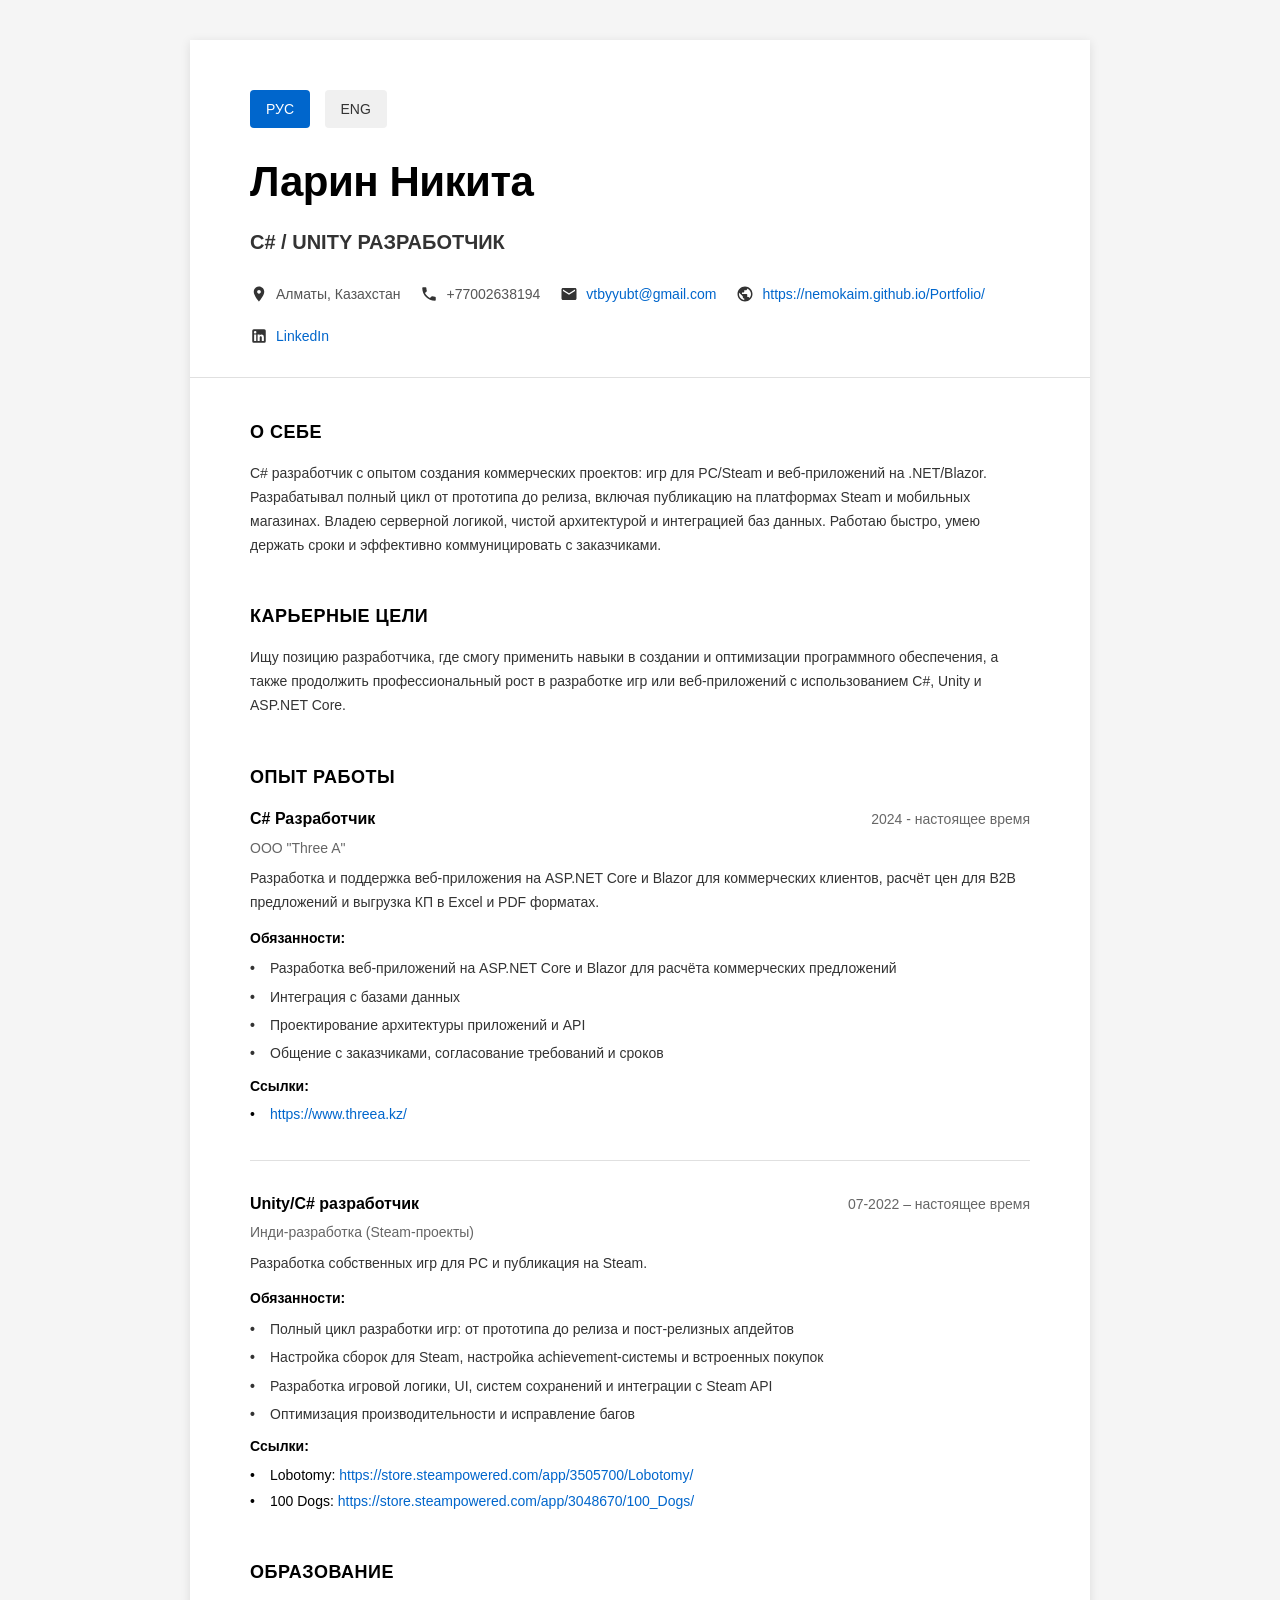
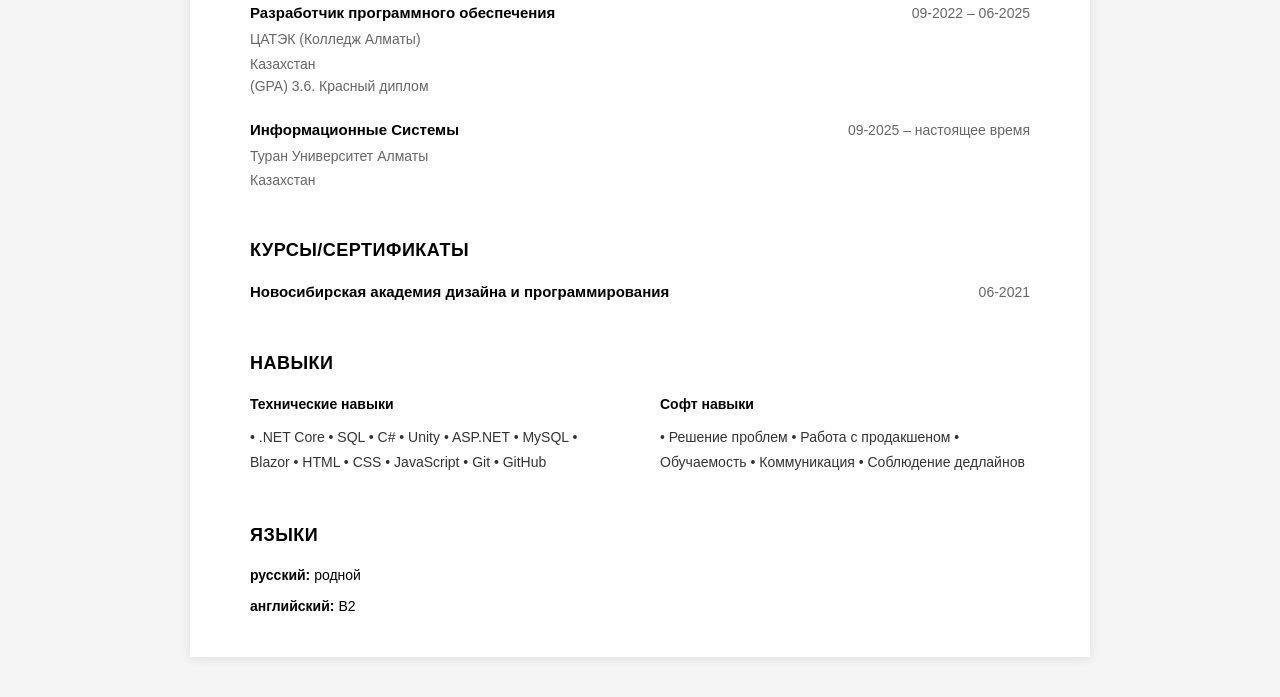
==== index.html @ e79cd757 "Add files via upload" ====
<!DOCTYPE html>
<html lang="ru">
<head>
    <meta charset="UTF-8">
    <meta name="viewport" content="width=device-width, initial-scale=1.0">
    <title>Larin Nikita</title>
    <link rel="stylesheet" href="css/style.css">
</head>
<body>
    <div class="container">
        <div class="header">
            <div class="language-switcher">
                <a href="#" data-lang="ru" class="lang-btn">РУС</a>
                <a href="#" data-lang="en" class="lang-btn">ENG</a>
            </div>

            <h1 id="name">Ларин Никита</h1>
            <div class="position" id="position">C# / UNITY РАЗРАБОТЧИК</div>

            <div class="contact-info">
                <div class="contact-item">
                    <svg viewBox="0 0 24 24" xmlns="http://www.w3.org/2000/svg">
                        <path d="M12 2C8.13 2 5 5.13 5 9c0 5.25 7 13 7 13s7-7.75 7-13c0-3.87-3.13-7-7-7zm0 9.5c-1.38 0-2.5-1.12-2.5-2.5s1.12-2.5 2.5-2.5 2.5 1.12 2.5 2.5-1.12 2.5-2.5 2.5z"/>
                    </svg>
                    <span id="location">Алматы, Казахстан</span>
                </div>
                <div class="contact-item">
                    <svg viewBox="0 0 24 24" xmlns="http://www.w3.org/2000/svg">
                        <path d="M6.62 10.79c1.44 2.83 3.76 5.14 6.59 6.59l2.2-2.2c.27-.27.67-.36 1.02-.24 1.12.37 2.33.57 3.57.57.55 0 1 .45 1 1V20c0 .55-.45 1-1 1-9.39 0-17-7.61-17-17 0-.55.45-1 1-1h3.5c.55 0 1 .45 1 1 0 1.25.2 2.45.57 3.57.11.35.03.74-.25 1.02l-2.2 2.2z"/>
                    </svg>
                    +77002638194
                </div>
                <div class="contact-item">
                    <svg viewBox="0 0 24 24" xmlns="http://www.w3.org/2000/svg">
                        <path d="M20 4H4c-1.1 0-1.99.9-1.99 2L2 18c0 1.1.9 2 2 2h16c1.1 0 2-.9 2-2V6c0-1.1-.9-2-2-2zm0 4l-8 5-8-5V6l8 5 8-5v2z"/>
                    </svg>
                    <a href="mailto:vtbyyubt@gmail.com">vtbyyubt@gmail.com</a>
                </div>
                <div class="contact-item">
                    <svg viewBox="0 0 24 24" xmlns="http://www.w3.org/2000/svg">
                        <path d="M12 2C6.48 2 2 6.48 2 12s4.48 10 10 10 10-4.48 10-10S17.52 2 12 2zm-1 17.93c-3.95-.49-7-3.85-7-7.93 0-.62.08-1.21.21-1.79L9 15v1c0 1.1.9 2 2 2v1.93zm6.9-2.54c-.26-.81-1-1.39-1.9-1.39h-1v-3c0-.55-.45-1-1-1H8v-2h2c.55 0 1-.45 1-1V7h2c1.1 0 2-.9 2-2v-.41c2.93 1.19 5 4.06 5 7.41 0 2.08-.8 3.97-2.1 5.39z"/>
                    </svg>
                    <a href="https://nemokaim.github.io/Portfolio/" target="_blank">https://nemokaim.github.io/Portfolio/</a>
                </div>
                <div class="contact-item">
                    <svg viewBox="0 0 24 24" xmlns="http://www.w3.org/2000/svg">
                        <path d="M19 3a2 2 0 0 1 2 2v14a2 2 0 0 1-2 2H5a2 2 0 0 1-2-2V5a2 2 0 0 1 2-2h14m-.5 15.5v-5.3a3.26 3.26 0 0 0-3.26-3.26c-.85 0-1.84.52-2.32 1.3v-1.11h-2.79v8.37h2.79v-4.93c0-.77.62-1.4 1.39-1.4a1.4 1.4 0 0 1 1.4 1.4v4.93h2.79M6.88 8.56a1.68 1.68 0 0 0 1.68-1.68c0-.93-.75-1.69-1.68-1.69a1.69 1.69 0 0 0-1.69 1.69c0 .93.76 1.68 1.69 1.68m1.39 9.94v-8.37H5.5v8.37h2.77z"/>
                    </svg>
                    <a href="https://www.linkedin.com/in/nikita-larin-8b13a838a/" target="_blank">LinkedIn</a>
                </div>
            </div>
        </div>

        <div class="content" id="main-content">
 
        </div>
    </div>

    <script src="js/script.js"></script>
</body>
</html>
---- css/style.css ----
* {
    margin: 0;
    padding: 0;
    box-sizing: border-box;
}

body {
    font-family: -apple-system, BlinkMacSystemFont, 'Segoe UI', Arial, sans-serif;
    background-color: #f5f5f5;
    padding: 40px 20px;
    line-height: 1.6;
}

.container {
    max-width: 900px;
    margin: 0 auto;
    background: white;
    box-shadow: 0 2px 10px rgba(0,0,0,0.1);
}

.header {
    background: white;
    padding: 50px 60px 30px;
    border-bottom: 1px solid #e0e0e0;
}

.header h1 {
    font-size: 42px;
    font-weight: 700;
    margin-bottom: 10px;
    letter-spacing: -0.5px;
}

.header .position {
    font-size: 20px;
    font-weight: 600;
    color: #333;
    margin-bottom: 25px;
}

.language-switcher {
    margin-bottom: 20px;
}

.language-switcher a {
    display: inline-block;
    padding: 8px 16px;
    margin-right: 10px;
    background: #f0f0f0;
    color: #333;
    text-decoration: none;
    border-radius: 4px;
    font-size: 14px;
    transition: background 0.2s;
}

.language-switcher a:hover {
    background: #e0e0e0;
}

.language-switcher a.active {
    background: #0066cc;
    color: white;
}

.contact-info {
    display: flex;
    flex-wrap: wrap;
    gap: 20px;
    margin-top: 20px;
}

.contact-item {
    display: flex;
    align-items: center;
    gap: 8px;
    font-size: 14px;
    color: #555;
}

.contact-item svg {
    width: 18px;
    height: 18px;
    fill: #333;
}

.contact-item a {
    color: #0066cc;
    text-decoration: none;
}

.contact-item a:hover {
    text-decoration: underline;
}

.content {
    padding: 40px 60px;
}

.section {
    margin-bottom: 45px;
}

.section:last-child {
    margin-bottom: 0;
}

.section-title {
    font-size: 18px;
    font-weight: 700;
    margin-bottom: 15px;
    letter-spacing: 0.5px;
}

.section-text {
    font-size: 14px;
    color: #333;
    line-height: 1.7;
}

.experience-item {
    margin-bottom: 30px;
    padding-bottom: 30px;
    border-bottom: 1px solid #e0e0e0;
}

.experience-item:last-child {
    border-bottom: none;
    padding-bottom: 0;
    margin-bottom: 0;
}

.experience-header {
    display: flex;
    justify-content: space-between;
    align-items: baseline;
    margin-bottom: 5px;
}

.job-title {
    font-size: 16px;
    font-weight: 600;
    color: #000;
}

.date {
    font-size: 14px;
    color: #666;
    white-space: nowrap;
}

.company {
    font-size: 14px;
    color: #666;
    margin-bottom: 8px;
}

.company a {
    color: #0066cc;
    text-decoration: none;
}

.company a:hover {
    text-decoration: underline;
}

.job-description {
    font-size: 14px;
    color: #333;
    line-height: 1.7;
    margin-bottom: 10px;
}

.responsibilities-title {
    font-weight: 600;
    margin-top: 12px;
    margin-bottom: 8px;
    font-size: 14px;
}

.responsibilities {
    list-style: none;
    padding-left: 0;
}

.responsibilities li {
    font-size: 14px;
    color: #333;
    padding-left: 20px;
    position: relative;
    margin-bottom: 6px;
    line-height: 1.6;
}

.responsibilities li:before {
    content: "•";
    position: absolute;
    left: 0;
    font-weight: bold;
}

.links-section {
    margin-top: 10px;
}

.links-title {
    font-weight: 600;
    margin-bottom: 6px;
    font-size: 14px;
}

.links-section ul {
    list-style: none;
    padding-left: 0;
}

.links-section li {
    font-size: 14px;
    padding-left: 20px;
    position: relative;
    margin-bottom: 4px;
}

.links-section li:before {
    content: "•";
    position: absolute;
    left: 0;
}

.links-section a {
    color: #0066cc;
    text-decoration: none;
}

.links-section a:hover {
    text-decoration: underline;
}

.education-item {
    margin-bottom: 20px;
}

.education-item:last-child {
    margin-bottom: 0;
}

.education-header {
    display: flex;
    justify-content: space-between;
    align-items: baseline;
    margin-bottom: 3px;
}

.degree-title {
    font-size: 15px;
    font-weight: 600;
    color: #000;
}

.institution {
    font-size: 14px;
    color: #666;
    margin-bottom: 2px;
}

.education-details {
    font-size: 14px;
    color: #666;
}

.skills-grid {
    display: flex;
    gap: 40px;
}

.skills-column {
    flex: 1;
}

.skills-subtitle {
    font-weight: 600;
    margin-bottom: 10px;
    font-size: 14px;
}

.skills-list {
    font-size: 14px;
    color: #333;
    line-height: 1.8;
}

.courses-item {
    margin-bottom: 15px;
}

.courses-item:last-child {
    margin-bottom: 0;
}

.course-header {
    display: flex;
    justify-content: space-between;
    align-items: baseline;
}

.course-name {
    font-size: 15px;
    font-weight: 600;
    color: #000;
}

.projects-item {
    margin-bottom: 15px;
}

.projects-item:last-child {
    margin-bottom: 0;
}

.project-name {
    font-size: 15px;
    font-weight: 600;
    color: #000;
    margin-bottom: 3px;
}

.project-link {
    font-size: 14px;
}

.project-link a {
    color: #0066cc;
    text-decoration: none;
}

.project-link a:hover {
    text-decoration: underline;
}

.languages-item {
    margin-bottom: 8px;
    font-size: 14px;
}

.languages-item:last-child {
    margin-bottom: 0;
}

.language-name {
    font-weight: 600;
}

@media (max-width: 768px) {
    body {
        padding: 20px 10px;
    }

    .header, .content {
        padding: 30px 30px;
    }

    .header h1 {
        font-size: 32px;
    }

    .contact-info {
        flex-direction: column;
        gap: 12px;
    }

    .experience-header {
        flex-direction: column;
        gap: 5px;
    }

    .skills-grid {
        flex-direction: column;
        gap: 25px;
    }
}
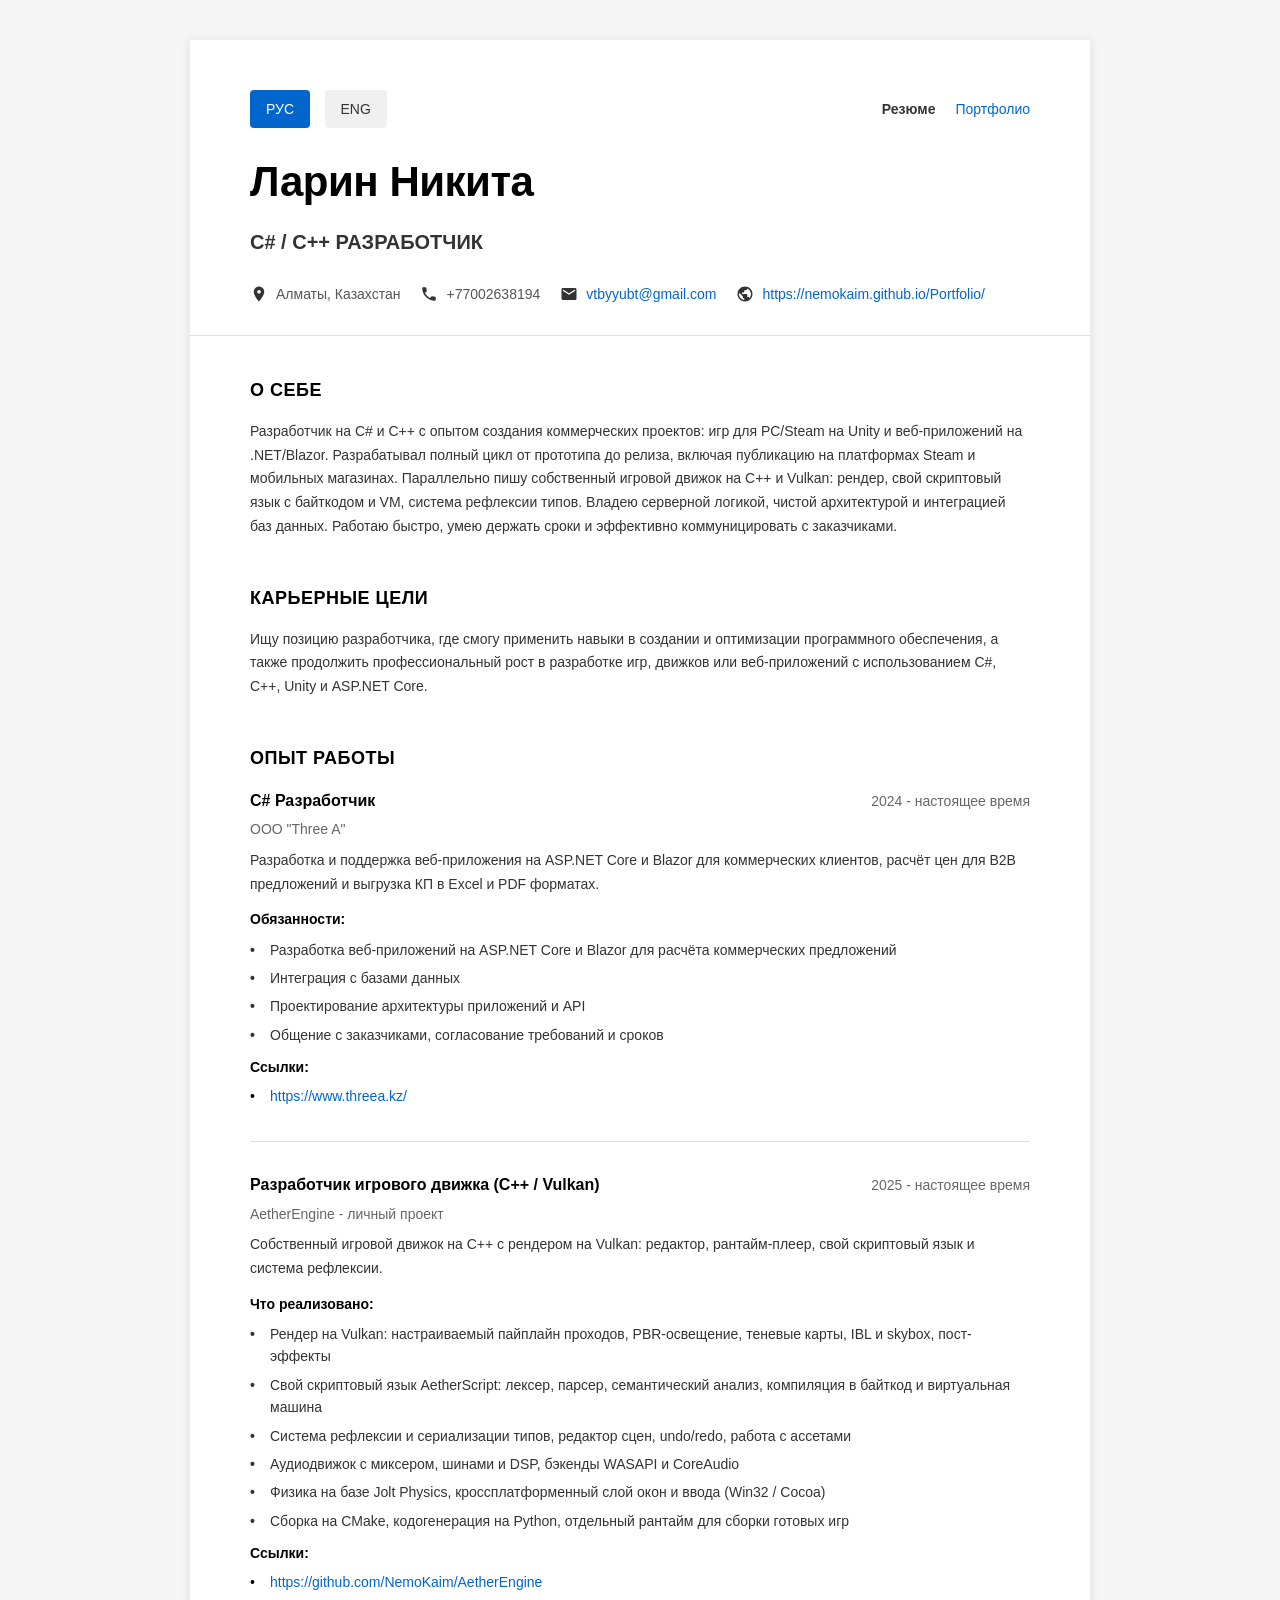
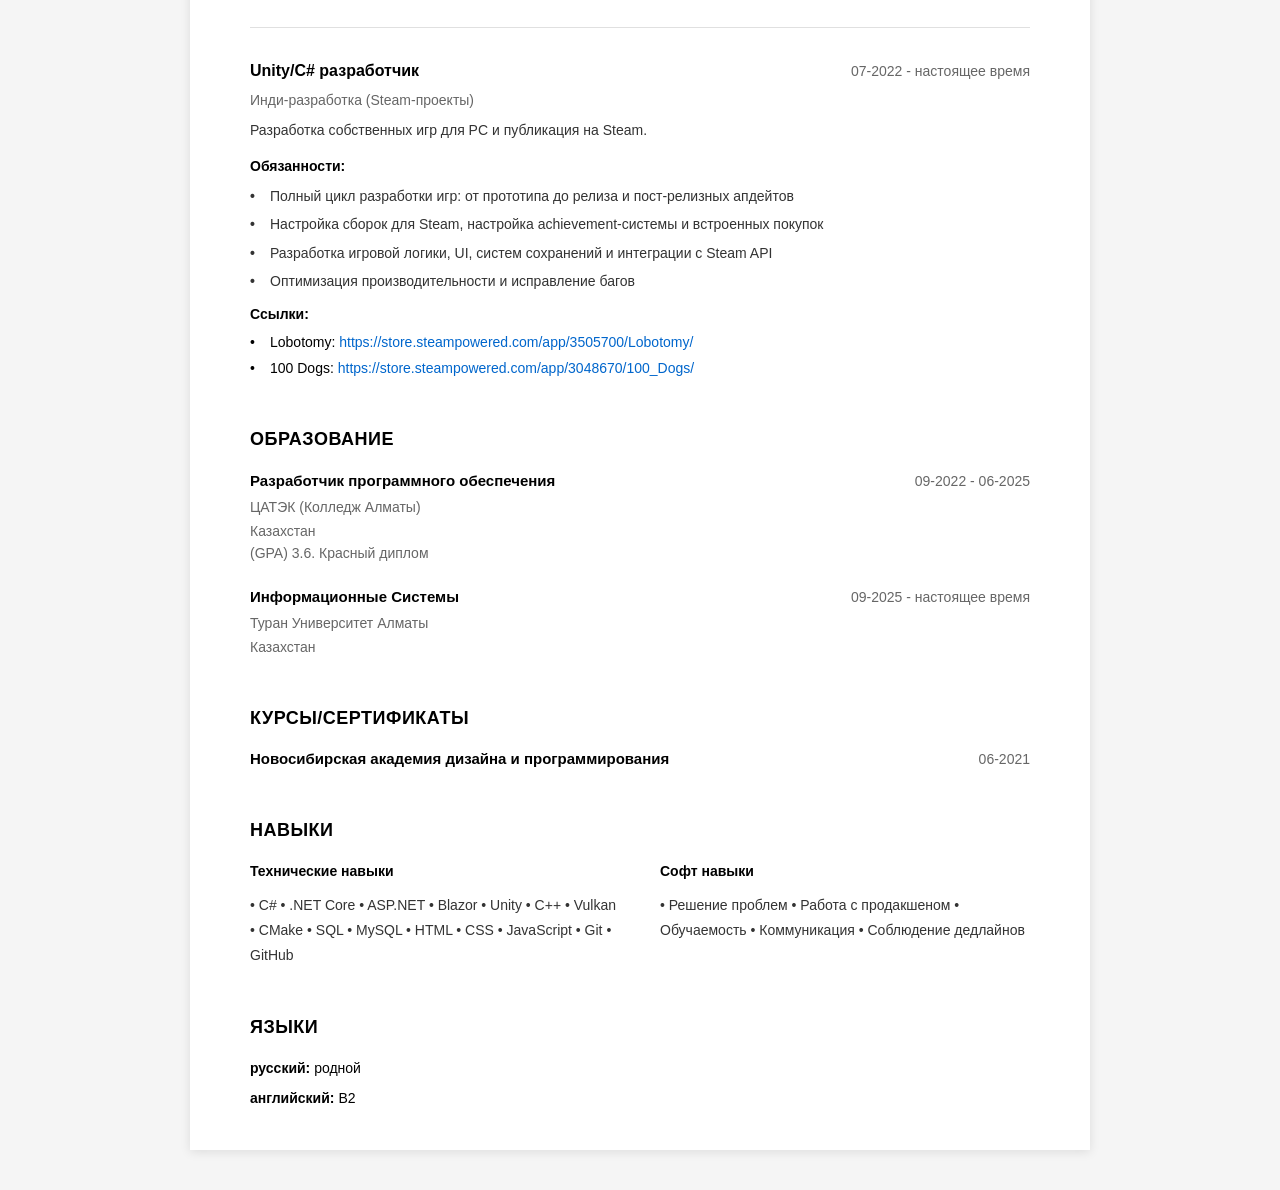
==== commit d8d17356: "Add files via upload" ====
--- a/index.html
+++ b/index.html
@@ -9,13 +9,19 @@
 <body>
     <div class="container">
         <div class="header">
-            <div class="language-switcher">
-                <a href="#" data-lang="ru" class="lang-btn">РУС</a>
-                <a href="#" data-lang="en" class="lang-btn">ENG</a>
+            <div class="top-bar">
+                <div class="language-switcher">
+                    <a href="#" data-lang="ru" class="lang-btn">РУС</a>
+                    <a href="#" data-lang="en" class="lang-btn">ENG</a>
+                </div>
+                <nav class="page-nav">
+                    <span class="page-nav-current" id="nav-resume">Резюме</span>
+                    <a href="portfolio.html" id="nav-portfolio">Портфолио</a>
+                </nav>
             </div>
 
             <h1 id="name">Ларин Никита</h1>
-            <div class="position" id="position">C# / UNITY РАЗРАБОТЧИК</div>
+            <div class="position" id="position">C# / C++ РАЗРАБОТЧИК</div>
 
             <div class="contact-info">
                 <div class="contact-item">
@@ -42,12 +48,6 @@
                     </svg>
                     <a href="https://nemokaim.github.io/Portfolio/" target="_blank">https://nemokaim.github.io/Portfolio/</a>
                 </div>
-                <div class="contact-item">
-                    <svg viewBox="0 0 24 24" xmlns="http://www.w3.org/2000/svg">
-                        <path d="M19 3a2 2 0 0 1 2 2v14a2 2 0 0 1-2 2H5a2 2 0 0 1-2-2V5a2 2 0 0 1 2-2h14m-.5 15.5v-5.3a3.26 3.26 0 0 0-3.26-3.26c-.85 0-1.84.52-2.32 1.3v-1.11h-2.79v8.37h2.79v-4.93c0-.77.62-1.4 1.39-1.4a1.4 1.4 0 0 1 1.4 1.4v4.93h2.79M6.88 8.56a1.68 1.68 0 0 0 1.68-1.68c0-.93-.75-1.69-1.68-1.69a1.69 1.69 0 0 0-1.69 1.69c0 .93.76 1.68 1.69 1.68m1.39 9.94v-8.37H5.5v8.37h2.77z"/>
-                    </svg>
-                    <a href="https://www.linkedin.com/in/nikita-larin-8b13a838a/" target="_blank">LinkedIn</a>
-                </div>
             </div>
         </div>
 
--- a/css/style.css
+++ b/css/style.css
@@ -38,8 +38,37 @@
     margin-bottom: 25px;
 }
 
+.top-bar {
+    display: flex;
+    justify-content: space-between;
+    align-items: center;
+    flex-wrap: wrap;
+    gap: 15px;
+    margin-bottom: 20px;
+}
+
 .language-switcher {
-    margin-bottom: 20px;
+    margin-bottom: 0;
+}
+
+.page-nav {
+    display: flex;
+    gap: 20px;
+    font-size: 14px;
+}
+
+.page-nav a {
+    color: #0066cc;
+    text-decoration: none;
+}
+
+.page-nav a:hover {
+    text-decoration: underline;
+}
+
+.page-nav-current {
+    color: #333;
+    font-weight: 600;
 }
 
 .language-switcher a {
@@ -171,6 +200,18 @@
     margin-bottom: 10px;
 }
 
+.project-meta {
+    font-size: 14px;
+    color: #333;
+    line-height: 1.7;
+    margin-bottom: 4px;
+}
+
+.project-meta-label {
+    font-weight: 600;
+    color: #666;
+}
+
 .responsibilities-title {
     font-weight: 600;
     margin-top: 12px;
@@ -368,6 +409,12 @@
         gap: 12px;
     }
 
+    .top-bar {
+        flex-direction: column;
+        align-items: flex-start;
+        gap: 12px;
+    }
+
     .experience-header {
         flex-direction: column;
         gap: 5px;
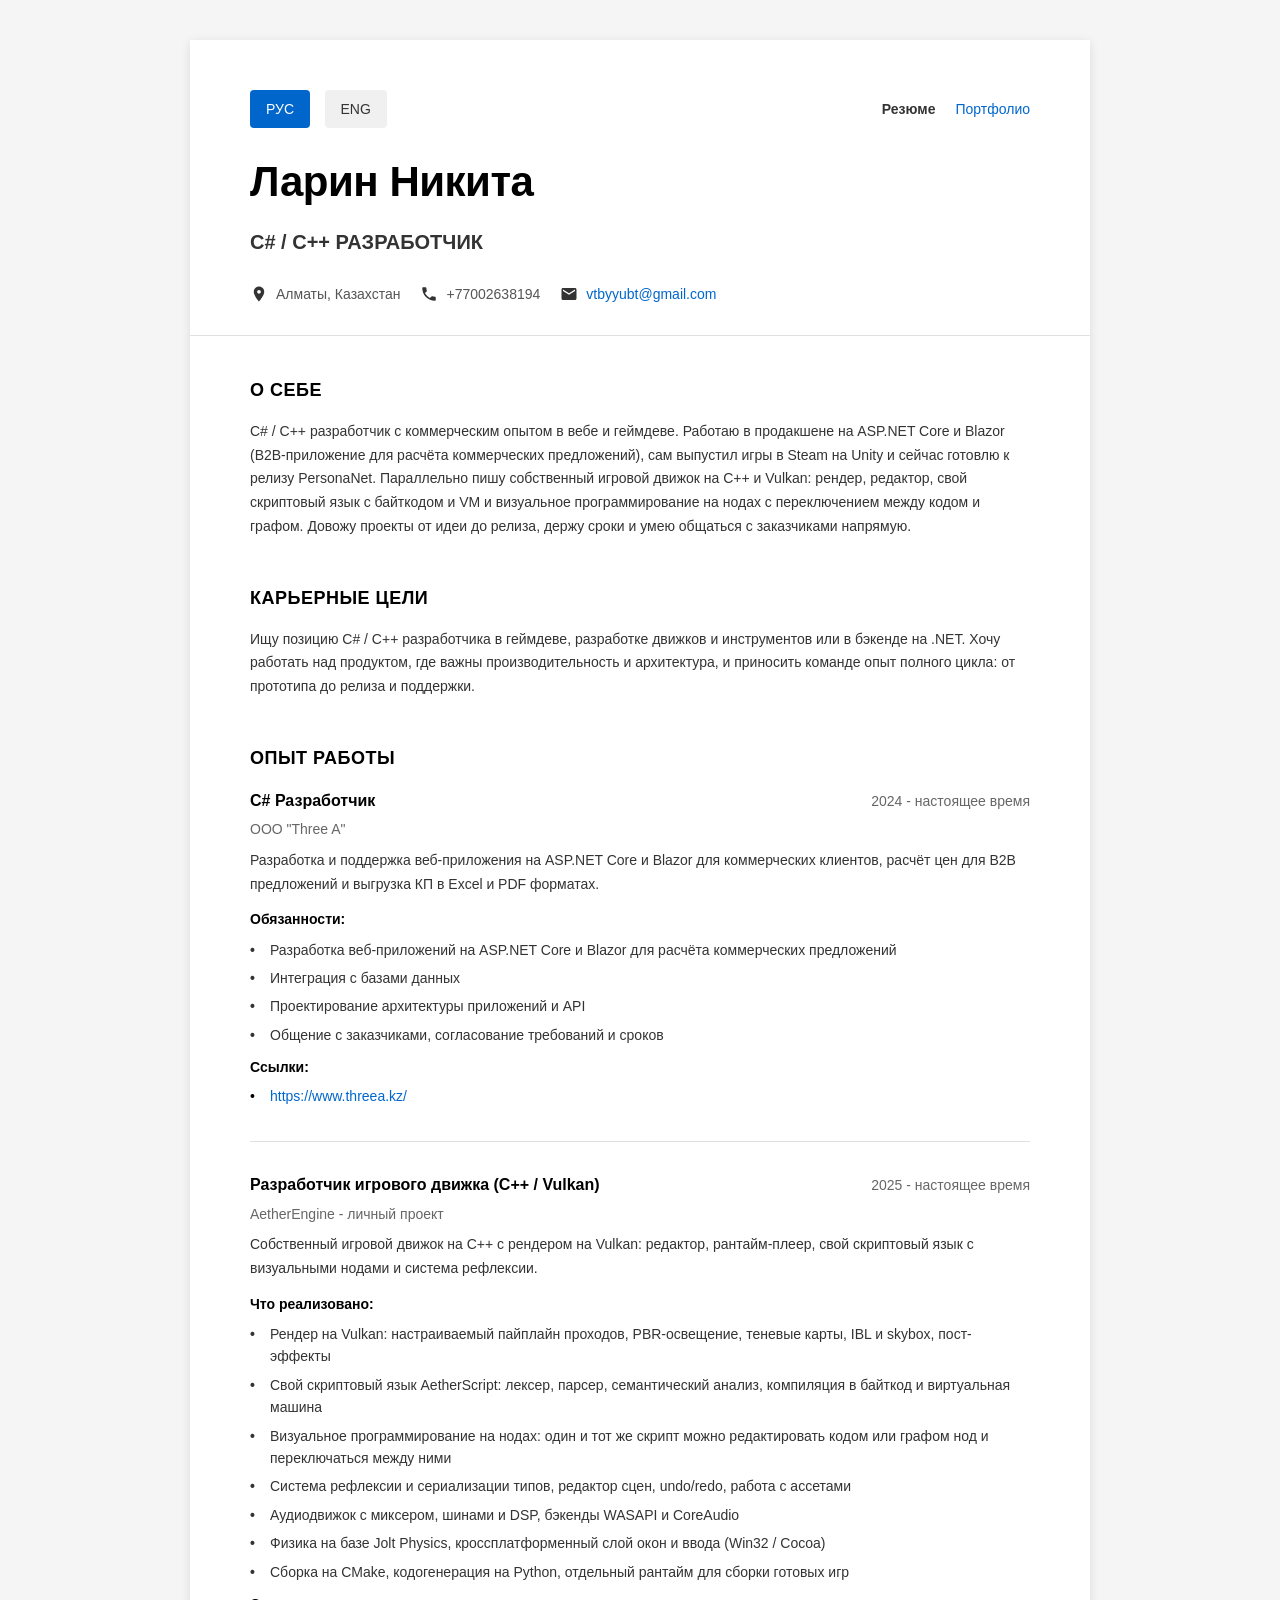
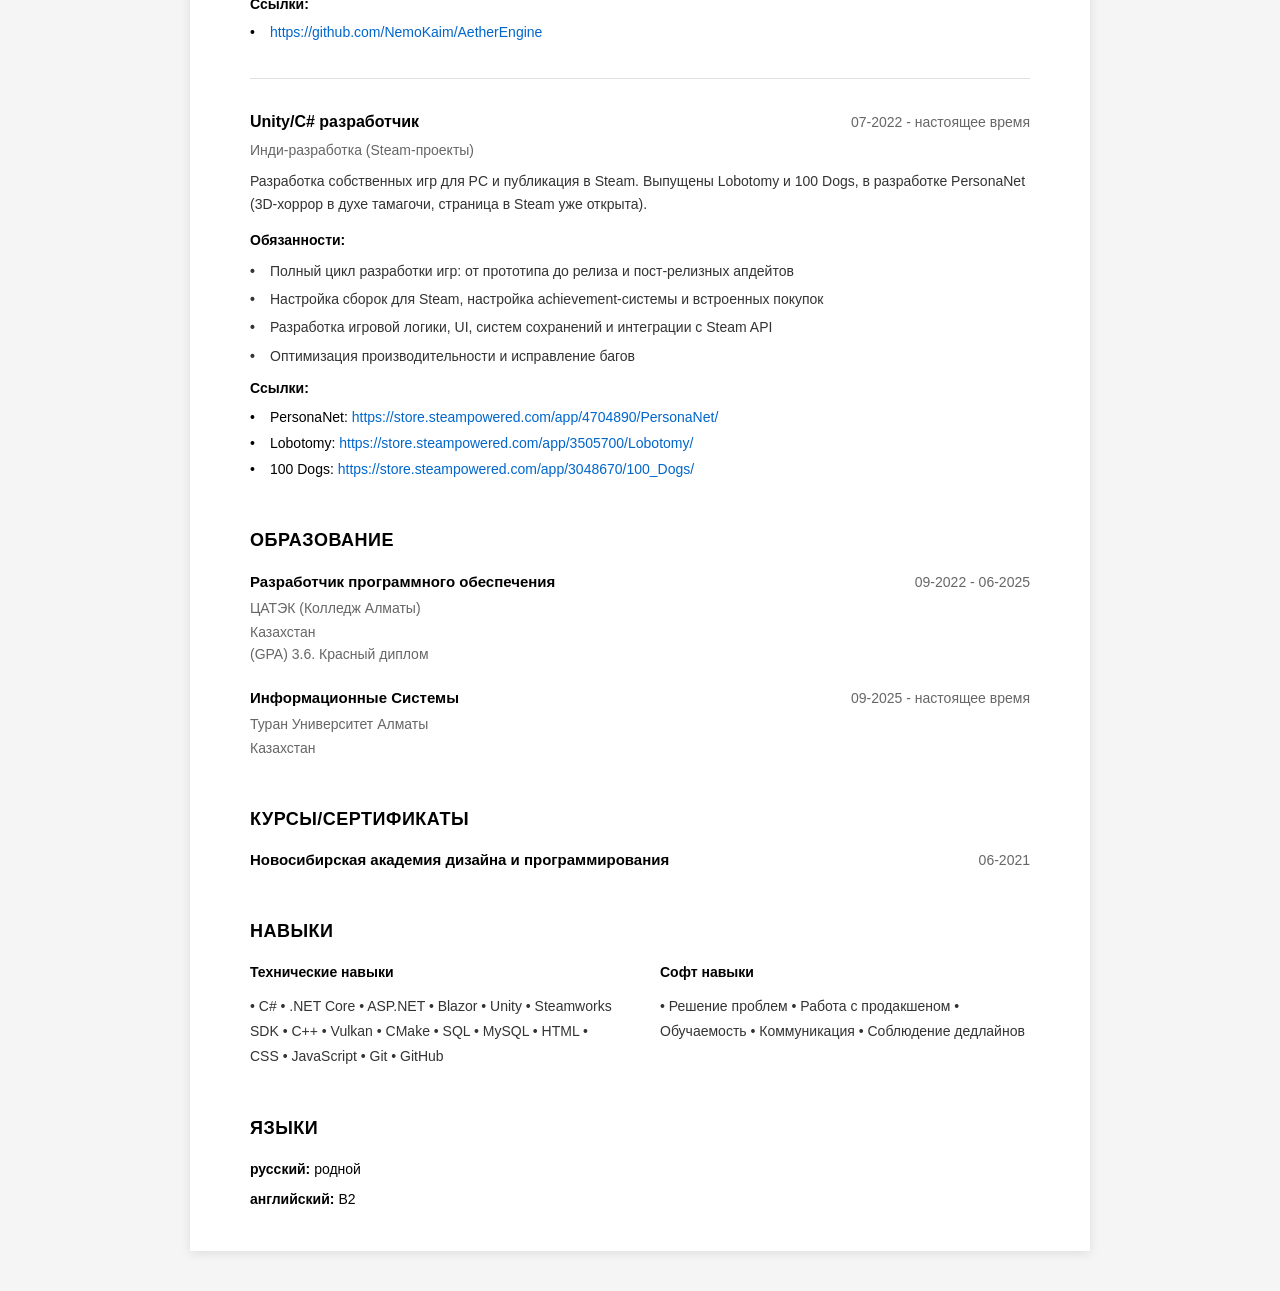
==== commit 7ea4b510: "Add files via upload" ====
--- a/index.html
+++ b/index.html
@@ -1,61 +1,55 @@
-<!DOCTYPE html>
-<html lang="ru">
-<head>
-    <meta charset="UTF-8">
-    <meta name="viewport" content="width=device-width, initial-scale=1.0">
-    <title>Larin Nikita</title>
-    <link rel="stylesheet" href="css/style.css">
-</head>
-<body>
-    <div class="container">
-        <div class="header">
-            <div class="top-bar">
-                <div class="language-switcher">
-                    <a href="#" data-lang="ru" class="lang-btn">РУС</a>
-                    <a href="#" data-lang="en" class="lang-btn">ENG</a>
-                </div>
-                <nav class="page-nav">
-                    <span class="page-nav-current" id="nav-resume">Резюме</span>
-                    <a href="portfolio.html" id="nav-portfolio">Портфолио</a>
-                </nav>
-            </div>
-
-            <h1 id="name">Ларин Никита</h1>
-            <div class="position" id="position">C# / C++ РАЗРАБОТЧИК</div>
-
-            <div class="contact-info">
-                <div class="contact-item">
-                    <svg viewBox="0 0 24 24" xmlns="http://www.w3.org/2000/svg">
-                        <path d="M12 2C8.13 2 5 5.13 5 9c0 5.25 7 13 7 13s7-7.75 7-13c0-3.87-3.13-7-7-7zm0 9.5c-1.38 0-2.5-1.12-2.5-2.5s1.12-2.5 2.5-2.5 2.5 1.12 2.5 2.5-1.12 2.5-2.5 2.5z"/>
-                    </svg>
-                    <span id="location">Алматы, Казахстан</span>
-                </div>
-                <div class="contact-item">
-                    <svg viewBox="0 0 24 24" xmlns="http://www.w3.org/2000/svg">
-                        <path d="M6.62 10.79c1.44 2.83 3.76 5.14 6.59 6.59l2.2-2.2c.27-.27.67-.36 1.02-.24 1.12.37 2.33.57 3.57.57.55 0 1 .45 1 1V20c0 .55-.45 1-1 1-9.39 0-17-7.61-17-17 0-.55.45-1 1-1h3.5c.55 0 1 .45 1 1 0 1.25.2 2.45.57 3.57.11.35.03.74-.25 1.02l-2.2 2.2z"/>
-                    </svg>
-                    +77002638194
-                </div>
-                <div class="contact-item">
-                    <svg viewBox="0 0 24 24" xmlns="http://www.w3.org/2000/svg">
-                        <path d="M20 4H4c-1.1 0-1.99.9-1.99 2L2 18c0 1.1.9 2 2 2h16c1.1 0 2-.9 2-2V6c0-1.1-.9-2-2-2zm0 4l-8 5-8-5V6l8 5 8-5v2z"/>
-                    </svg>
-                    <a href="mailto:vtbyyubt@gmail.com">vtbyyubt@gmail.com</a>
-                </div>
-                <div class="contact-item">
-                    <svg viewBox="0 0 24 24" xmlns="http://www.w3.org/2000/svg">
-                        <path d="M12 2C6.48 2 2 6.48 2 12s4.48 10 10 10 10-4.48 10-10S17.52 2 12 2zm-1 17.93c-3.95-.49-7-3.85-7-7.93 0-.62.08-1.21.21-1.79L9 15v1c0 1.1.9 2 2 2v1.93zm6.9-2.54c-.26-.81-1-1.39-1.9-1.39h-1v-3c0-.55-.45-1-1-1H8v-2h2c.55 0 1-.45 1-1V7h2c1.1 0 2-.9 2-2v-.41c2.93 1.19 5 4.06 5 7.41 0 2.08-.8 3.97-2.1 5.39z"/>
-                    </svg>
-                    <a href="https://nemokaim.github.io/Portfolio/" target="_blank">https://nemokaim.github.io/Portfolio/</a>
-                </div>
-            </div>
-        </div>
-
-        <div class="content" id="main-content">
- 
-        </div>
-    </div>
-
-    <script src="js/script.js"></script>
-</body>
-</html>
+<!DOCTYPE html>
+<html lang="ru">
+<head>
+    <meta charset="UTF-8">
+    <meta name="viewport" content="width=device-width, initial-scale=1.0">
+    <title>Larin Nikita</title>
+    <link rel="stylesheet" href="css/style.css">
+</head>
+<body>
+    <div class="container">
+        <div class="header">
+            <div class="top-bar">
+                <div class="language-switcher">
+                    <a href="#" data-lang="ru" class="lang-btn">РУС</a>
+                    <a href="#" data-lang="en" class="lang-btn">ENG</a>
+                </div>
+                <nav class="page-nav">
+                    <span class="page-nav-current" id="nav-resume">Резюме</span>
+                    <a href="portfolio.html" id="nav-portfolio">Портфолио</a>
+                </nav>
+            </div>
+
+            <h1 id="name">Ларин Никита</h1>
+            <div class="position" id="position">C# / C++ РАЗРАБОТЧИК</div>
+
+            <div class="contact-info">
+                <div class="contact-item">
+                    <svg viewBox="0 0 24 24" xmlns="http://www.w3.org/2000/svg">
+                        <path d="M12 2C8.13 2 5 5.13 5 9c0 5.25 7 13 7 13s7-7.75 7-13c0-3.87-3.13-7-7-7zm0 9.5c-1.38 0-2.5-1.12-2.5-2.5s1.12-2.5 2.5-2.5 2.5 1.12 2.5 2.5-1.12 2.5-2.5 2.5z"/>
+                    </svg>
+                    <span id="location">Алматы, Казахстан</span>
+                </div>
+                <div class="contact-item">
+                    <svg viewBox="0 0 24 24" xmlns="http://www.w3.org/2000/svg">
+                        <path d="M6.62 10.79c1.44 2.83 3.76 5.14 6.59 6.59l2.2-2.2c.27-.27.67-.36 1.02-.24 1.12.37 2.33.57 3.57.57.55 0 1 .45 1 1V20c0 .55-.45 1-1 1-9.39 0-17-7.61-17-17 0-.55.45-1 1-1h3.5c.55 0 1 .45 1 1 0 1.25.2 2.45.57 3.57.11.35.03.74-.25 1.02l-2.2 2.2z"/>
+                    </svg>
+                    +77002638194
+                </div>
+                <div class="contact-item">
+                    <svg viewBox="0 0 24 24" xmlns="http://www.w3.org/2000/svg">
+                        <path d="M20 4H4c-1.1 0-1.99.9-1.99 2L2 18c0 1.1.9 2 2 2h16c1.1 0 2-.9 2-2V6c0-1.1-.9-2-2-2zm0 4l-8 5-8-5V6l8 5 8-5v2z"/>
+                    </svg>
+                    <a href="mailto:vtbyyubt@gmail.com">vtbyyubt@gmail.com</a>
+                </div>
+            </div>
+        </div>
+
+        <div class="content" id="main-content">
+ 
+        </div>
+    </div>
+
+    <script src="js/script.js"></script>
+</body>
+</html>
